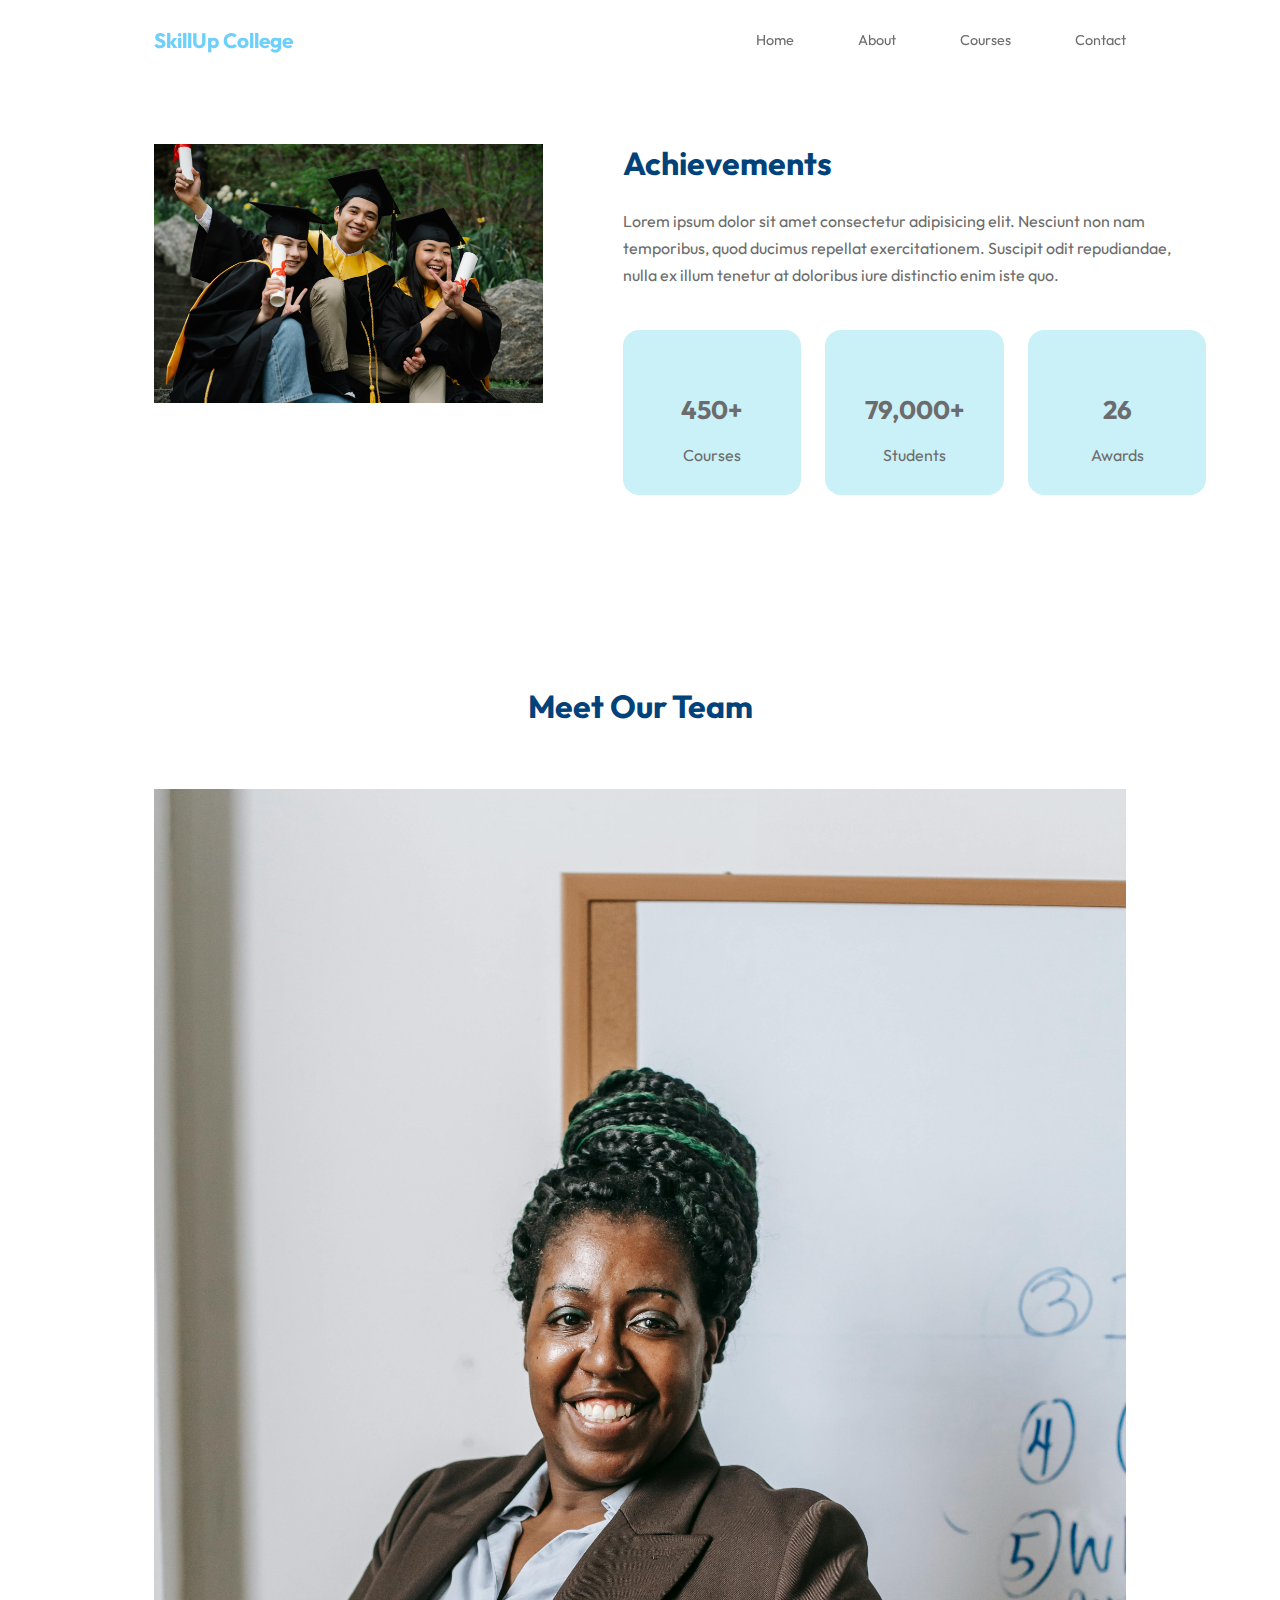
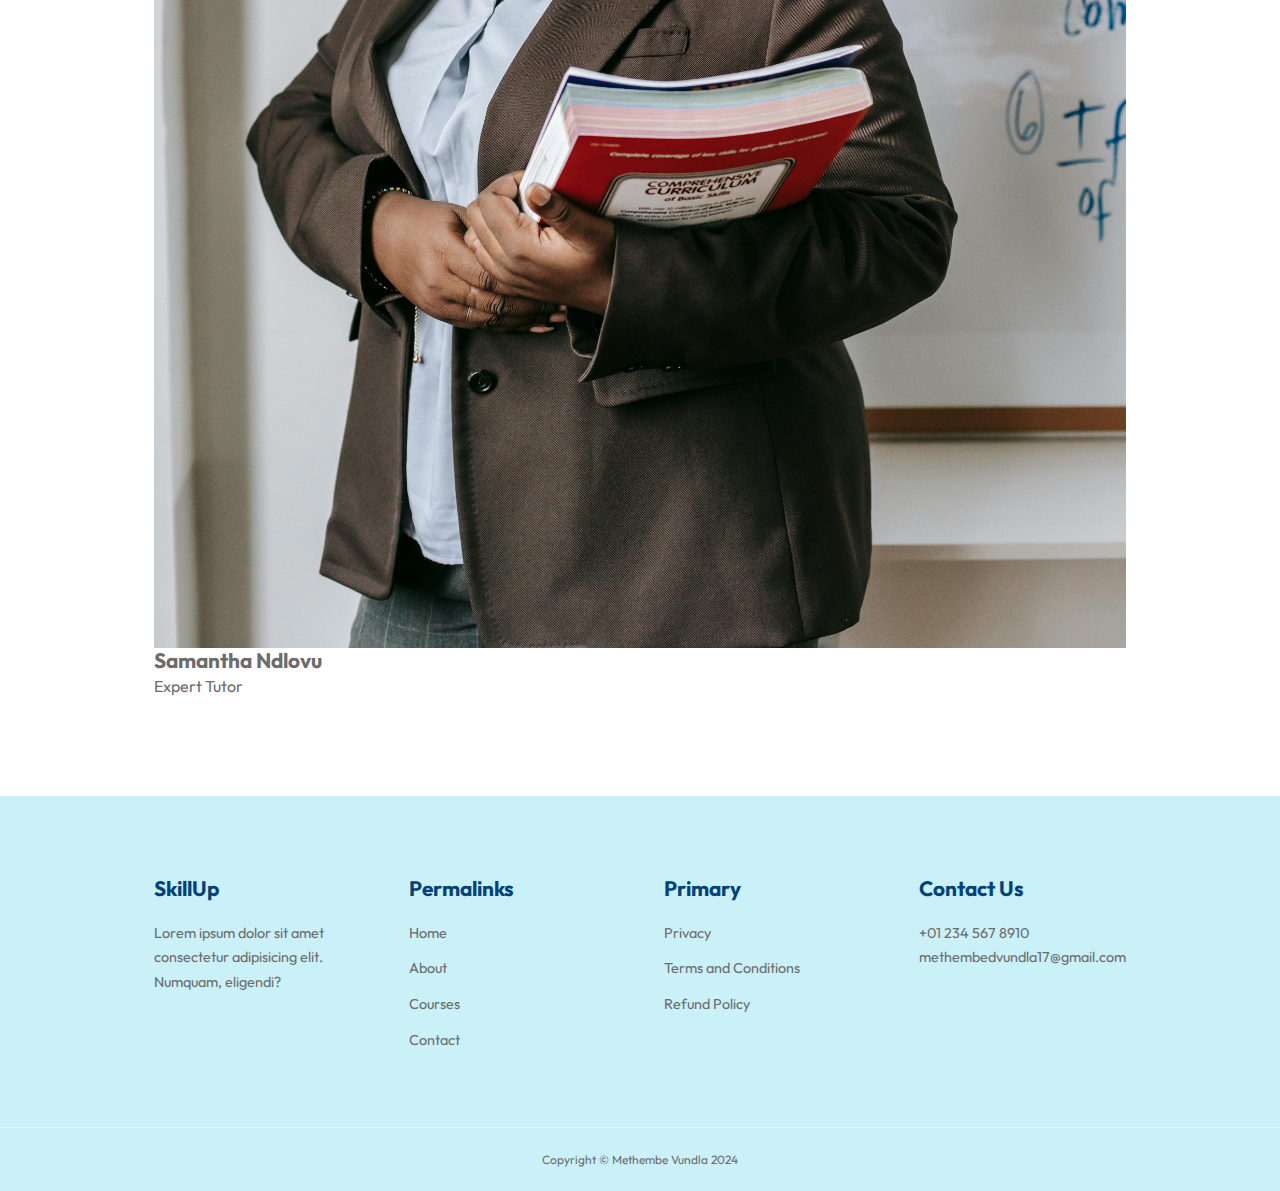
==== education_website/about.html @ 8c094da0 "education website" ====
<!DOCTYPE html>
<html lang="en">
<head>
    <meta charset="UTF-8">
    <meta name="viewport" content="width=device-width, initial-scale=1.0">
    <title>SkillUp College</title>

    <link rel="stylesheet" href="./css/style.css"/>
    <link rel="stylesheet" href="./css/about.css"/>

    <!--Icon Scout CDN-->
    <link rel="stylesheet" href="https://unicons.iconscout.com/release/v4.0.8/css/line.css">

    <!--Google Fonts-->

    <link rel="preconnect" href="https://fonts.googleapis.com">
    <link rel="preconnect" href="https://fonts.gstatic.com" crossorigin>
    <link href="https://fonts.googleapis.com/css2?family=Nunito+Sans:opsz,wght@6..12,200&family=Outfit:wght@100..900&display=swap" rel="stylesheet">

</head>
<body>
    <nav>
        <div class="container nav__container">
            <a href="index.html"><h4 id="logo">SkillUp College</h4></a>
            <ul class="nav__menu">
                <li><a href="index.html">Home</a></li>
                <li><a href="about.html">About</a></li>
                <li><a href="courses.html">Courses</a></li>
                <li><a href="contact.html">Contact</a></li>
            </ul>
            <button id="open-menu-btn"><i class="uil uil-bars"></i></button>
            <button id="close-menu-btn"><i class="uil uil-multiply"></i></button>
        </div>
    </nav>
    <!--==================End of NAVBAR========================-->





    <section class="about__achievements">
        <div class="container about__achievements-container">
            <div class="about__achievements-left">
                <img src="./images/about__achievements.jpg" alt="about__achievements">
            </div>

            <div class="about__achievements-right">
                <h1>Achievements</h1>
                <p>Lorem ipsum dolor sit amet consectetur adipisicing elit. Nesciunt non nam temporibus, quod ducimus repellat exercitationem. Suscipit odit repudiandae, nulla ex illum tenetur at doloribus iure distinctio enim iste quo.</p>
                <div class="achievements__cards">
                    <article class="achievement__card">
                        <span class="achievement__icon">
                            <i class="uil uil-video"></i>
                        </span>
                        <h3>450+</h3>
                        <p>Courses</p>
                    </article>

                    <article class="achievement__card">
                        <span class="achievement__icon">
                            <i class="uil uil-users-alt"></i>
                        </span>
                        <h3>79,000+</h3>
                        <p>Students</p>
                    </article>

                    <article class="achievement__card">
                        <span class="achievement__icon">
                            <i class="uil uil-trophy"></i>
                        </span>
                        <h3>26</h3>
                        <p>Awards</p>
                    </article>

                </div>
            </div>
            
        </div>
    </section>
    <!--==================End of Achievements ========================-->

    <section class="team">
        <h2>Meet Our Team</h2>
        <div class="container team__container">
            <article class="team__member">
                <div class="team__member-image">
                    <img src="./images/team1.jpg" alt="team member">
                </div>
                <div class="team__member-info">
                    <h4>Samantha Ndlovu</h4>
                    <p>Expert Tutor</p>
                </div>
                <div class="team__member-socials">
                    <a href="https://instagram.com"></a>
                </div>
            </article>
        </div>
    </section>







    <footer>
        <div class="container footer__container">
            <div class="footer__1">
                <a href="index.html" class="footer__logo"><h4>SkillUp</h4></a>
                <p>Lorem ipsum dolor sit amet consectetur adipisicing elit. Numquam, eligendi?</p>
            </div>

            <div class="footer__2">
                <h4>Permalinks</h4>
                <ul>
                    <li><a href="index.html">Home</a></li>
                    <li><a href="about.html">About</a></li>
                    <li><a href="courses.html">Courses</a></li>
                    <li><a href="contact.html">Contact</a></li>
                </ul>
            </div>

            <div class="footer__3">
                <h4>Primary</h4>
                <ul>
                    <li><a href="#">Privacy</a></li>
                    <li><a href="#">Terms and Conditions</a></li>
                    <li><a href="#">Refund Policy</a></li>
                </ul>
            </div>

            <div class="footer__4">
                <h4>Contact Us</h4>
                <div>
                    <p>+01 234 567 8910</p>
                    <p>methembedvundla17@gmail.com</p>
                    <ul class="footer__socials">
                        <li>
                            <a href="#" class="uil uil-facebook-f"></a>
                        </li>
                        <li>
                            <a href="#" class="uil uil-instagram-alt"></a>
                        </li>
                        <li>
                            <a href="#" class="uil uil-twitter"></a>
                        </li>
                        <li>
                            <a href="#" class="uil uil-linkedin-alt"></a>
                        </li>
                    </ul>
                </div>
            </div>
        </div>
        <div class="footer__copyright">
            <small>Copyright © Methembe Vundla 2024</small>
        </div>
    </footer>

    <script src="./main.js"></script>

</body>
</html>
---- education_website/css/style.css ----
* {
    margin: 0;
    padding: 0;
    border: 0;
    outline: 0;
    text-decoration: none;
    list-style: none;
    box-sizing: none;
}

:root {
    --color-primary: #01427a;
    --color-success: #01b3ef;
    --color-body-lighter: #caf0f8;
    --color-body-darker: #90e0ef;
    --color-danger: #e14177;
    --color-danger-hover: #b81d24;
    --color-body: #6c6c6c;
    --color-black: #0c0c0d;
    --color-white: #fff;
    --color-secondary: #6dcffb;
    --color-bg: #ffd691;
    --color-bg2: #EBF2F5;

    --container-width-lg: 76%;
    --container-width-md: 90%;
    --container-width-sm: 94%;

    --transition: all 400ms ease;
}

body {
    font-family: "Outfit", sans-serif;
    line-height: 1.7;
    color: var(--color-body);
    background: var(--color-white);
}

.container {
    width: var(--container-width-lg);
    margin: 0 auto;
}

section {
    padding: 6rem 0;
}

section h2 {
    text-align: center;
    margin-bottom: 4rem;
}

h1,
h2,
h3,
h4,
h5 {
    line-height: 1.2;
}

h2 {
    font-size: 2rem;
}

h3 {
    font-size: 1.6rem;
}

h4 {
    font-size: 1.3rem;
}

a {
    color: var(--color-body);
}

img {
    width: 100%;
    display: block;
    object-fit: cover;
}

.btn {
    display: inline-block;
    background: var(--color-primary);
    color: var(--color-white);
    padding: 1rem 2rem;
    border: 1px solid transparent;
    font-weight: 500;
    transition: var(--transition);
}

.btn:hover {
    background: transparent;
    color: var(--color-danger-hover);
}

.btn-primary {
    background: var(--color-danger);
    color: var(--color-white);
}

a {
    color: var(--color-primary);
}

/*====================== Navbar =========================*/
#logo {
    color: #6dcffb;
}
nav {
    background: transparent;
    width: 100vw;
    height: 5rem;
    position: fixed;
    top: 0;
    z-index: 11;
}

/* Change navbar styles on scroll using Javascript */
.window-scroll {
    background: var(--color-white);
    box-shadow: 0 1rem 1rem rgba(0, 0, 0, 0.2);
}

.nav__container {
    height: 100%;
    display: flex;
    justify-content: space-between;
    align-items: center;
}

nav button {
    display: none;
}

.nav__menu {
    display: flex;
    align-items: center;
    gap: 4rem;
}

.nav__menu a {
    font-size: 0.9rem;
    transition: var(--transition);
}

.nav__menu a:hover {
    color: var(--color-danger);
}


/*====================== HEADER =========================*/
header {
    position: relative;
    top: 5rem;
    overflow: hidden;
    height: 70vh;
    margin-bottom: 5rem;
}

.header__container {
    display: grid;
    grid-template-columns: 1fr 1fr;
    align-items: center;
    gap: 5rem;
    height: 100%;
}

.header__left p {
    margin: 1rem 0 2.4rem;
}


/*================================ CATEGORIES ===============================================*/
.categories {
    background: var(--color-body-lighter);
    height: 29rem;
}

.categories h1 {
    line-height: 1;
    margin-bottom: 3rem;
    color: var(--color-primary);
}

.categories__container {
    align-items: center;
    display: grid;
    grid-template-columns: 40% 60%;
}

.categories__left p {
    margin: 1rem 0 3rem;
}

.categories__left {
    margin-right: 4rem;
}

.categories__right {
    display: grid;
    grid-template-columns: repeat(3, 1fr);
    gap: 1.2rem;
}

.category {
    background: var(--color-white);
    padding: 2rem;
    border-radius: 2rem;
    transition: var(--transition);
}

.category:hover {
    background: var(--color-secondary);
    z-index: 1;
}

.category:nth-child(2) .category__icon {
    background: #90edef;
}

.category:nth-child(3) .category__icon {
    background: var(--color-bg);
}

.category:nth-child(4) .category__icon {
    background: #48c97e;
}

.category:nth-child(5) .category__icon {
    background: #fca311;
}

.category__icon {
    color: var(--color-primary);
    background: #b8e2f4;
    padding: 0.7rem;
    border-radius: 0.9rem;
}

.category h5 {
    margin: 2rem 0 1rem;
}

.category p {
    font-size: 0.85rem;
}


/*================================ Popular Courses ===============================================*/
.courses {
    margin-top: 10rem;
}

.courses__container {
    display: grid;
    grid-template-columns: repeat(3, 1fr);
    gap: 2rem;
}

.course {
    background: var(--color-body-lighter);
    text-align: center;
    border: 1px solid transparent;
    transition: var(--transition);
}

.course:hover {
    background: var(--color-body-darker);
    border-color: var(--color-body-lighter);
}

.course__Info {
    padding: 2rem;
}

.course__Info p {
    margin: 1.2rem 0 2rem;
    font-size: 0.9rem;
}

.courses h4, h2 {
    color: var(--color-primary);
}


/*================================ FAQs ===============================================*/
.faqs {
    background: var(--color-bg2);
    /* box-shadow: inset 0 0 3rem var(--color-primary); */
}

.faqs__container {
    display: grid;
    grid-template-columns: 1fr 1fr;
    gap: 1rem;
}

.faq {
    padding: 2rem;
    display: flex;
    align-items: center;
    gap: 1.4rem;
    background: var(--color-body-lighter);
    height: fit-content;
    cursor: pointer;
}

.faq h4 {
    font-size: 1rem;
}

.faq__icon {
    align-self: flex-start;
    font-size: 1.2rem;
}

.faq p {
    margin-top: 0.8rem;
    display: none;
}

.faq.open p {
    display: block;
}


/*================================ Testimonials ===============================================*/
.testimonials__container {
    overflow-x: hidden;
    position: relative;
    margin-bottom: 5rem;
}

.testimonial {
    padding-top: 2rem;
}

.avatar img {
    width: 6rem;
    height: 6rem;
    border-radius: 50%;
    overflow: hidden;
    margin: 0 auto 1rem;
    border: 1rem solid var(--color-bg2);
}

.testimonial__info {
    text-align: center;
}

.testimonial__body {
    background: var(--color-bg2);
    padding: 2rem; 
    margin-top: 3rem;
    position: relative;
}

.testimonial__body::before {
    content: "";
    display: block;
    background: linear-gradient(135deg, transparent, var(--color-bg2), var(--color-bg2));
    width: 3rem;
    height: 3rem;
    position: absolute;
    left: 50%;
    top: -1.5rem;
    transform: rotate(45deg);
}

footer {
    background: var(--color-body-lighter);
    padding-top: 5rem;
    font-size: 0.9rem;
}

.footer__container {
    display: grid;
    grid-template-columns: repeat(4, 1fr);
    gap: 5rem;
}

.footer__container > div h4 {
    margin-bottom: 1.2rem;
}

.footer__1 p {
    margin: 1rem 0 2rem;
}

footer ul li {
    margin-bottom: 0.7rem;
}

footer ul li a:hover {
    text-decoration: underline;
}

.footer__socials {
    display: flex;
    gap: 1rem;
    font-size: 1.2rem;
    margin-top: 2rem;
}

.footer__copyright {
    text-align: center;
    margin-top: 4rem;
    padding: 1.2rem 0;
    border-top: 1px solid var(--color-bg2);
}

footer h4 {
    color: var(--color-primary);
}

footer p, li, a {
    color: var(--color-body);
}


/*=============================== MEDIA QUERIES ================================================*/
@media screen and (max-width: 1024px){
    .container {
        width: var(--container-width-md);
    }

    h1 {
        font-size: 2.2rem;
    }

    h2 {
        font-size: 1.7rem;
    }

    h3 {
        font-size: 1.4rem;
    }

    h4 {
        font-size: 1.2rem;
    }

    /*=========================================NAVBAR=============================================*/
    nav button {
        display: inline-block;
        background: transparent;
        font-size: 1.8rem;
        color: var(--color-body);
        cursor: pointer;
    }

    nav button#close-menu-btn {
        display: none;
    }

    .nav__menu {
        position: fixed;
        top: 5rem;
        right: 5%;
        height: fit-content;
        width: 10rem;
        flex-direction: column;
        gap: 0;
        display: none;
    }

    .nav__menu li {
        width: 100%;
        height: 5.8rem;
        animation: animateNavItems 400ms linear forwards;
        transform-origin: top right;
        opacity: 0;
    }

    .nav__menu li:nth-child(2) {
        animation-delay: 200ms;
    }

    .nav__menu li:nth-child(3) {
        animation-delay: 400ms;
    }

    .nav__menu li:nth-child(4) {
        animation-delay: 600ms;
    }

    @keyframes animateNavItems {
        0% {
            transform: rotateZ(-90deg) rotateX(90deg) scale(0.1);
        }
        100% {
            transform: rotateZ(0) rotateX(0) scale(1);
            opacity: 1;
        }
    }

    .nav__menu li a {
        background: var(--color-body-lighter);
        box-shadow: -4rem 6rem 10rem rgba(0, 0, 0, 0.6);
        width: 100%;
        height: 100%;
        display: grid;
        place-items: center;
    }

    .nav__menu li a:hover {
        background: var(--color-secondary);
        color: var(--color-bg2);
    }


    /*============================================= HEADER ==================================================*/
    header {
        height: 52vh;
        margin-bottom: 4rem;
    }

    .header__container {
        gap: 1rem;
        padding-bottom: 3rem;
    }

    /*============================================= CATEGORIES ==================================================*/
    .categories {
        height: auto;
    }

    .categories__container {
        grid-template-columns: 1fr;
        gap: 3rem;
    }

    .categories__left {
        margin-right: 0;
    }

    /*============================================= POPULAR COURSES ==================================================*/
    .courses {
        margin-top: 0;
    }

    .courses__container {
        grid-template-columns: 1fr 1fr;
    }

    /*============================================= FAQs ==================================================*/
    .faqs__container {
        grid-template-columns: 1fr;
    }

    .faq {
        padding: 1.5rem;
    }

    /*============================================= FOOTER ==================================================*/
    .footer__container{
        grid-template-columns: 1fr 1fr;
    }
    
}






/*============================================= MEDIA QUERIES (PHONES) ==================================================*/
@media screen and (max-width: 600px) {
    .container {
        width: var(--container-width-sm);
    }

    /*============================================= NAVBAR ==================================================*/
    .nav__menu {
        right: 3%;
    }

    /*============================================= HEADER ==================================================*/
    header {
        height: 100vh;
    }

    .header__container {
        grid-template-columns: 1fr;
        text-align: center;
        margin-top: 0;
    }

    .header__left {
        margin-bottom: 1.3rem;
    }

    /*============================================= CATEGORIES ==================================================*/
    .categories__right {
        grid-template-columns: 1fr 1fr;
        gap: 0.7rem;
    }

    .category {
        padding: 1rem;
        border-radius: 1rem;
    }

    .category__icon {
        margin-top: 4px;
        display: inline-block;
    }

    /*============================================= POPULAR COURSES ==================================================*/
    .courses__container {
        grid-template-columns: 1fr;
    }

    /*============================================= TESTIMONIALS ==================================================*/
    .testimonial__body {
        padding: 1.2rem;
    }

    /*============================================= FOOTER ==================================================*/
    .footer__container {
        grid-template-columns: 1fr;
        text-align: center;
        gap: 2rem;
    }

    .footer__1 p {
        margin: 1rem auto;
    }

    .footer__socials {
        justify-content: center;
    }
}
---- education_website/css/about.css ----
/*============================================= ACHIEVEMENTS ==================================================*/
.about__achievements {
    margin-top: 3rem;
}

.about__achievements-container {
    display: grid;
    grid-template-columns: 40% 60%;
    gap: 5rem;
}

.about__achievements-right > p {
    margin: 1.6rem 0 2.5rem;
}

.achievements__cards {
    display: grid;
    grid-template-columns: repeat(3, 1fr);
    gap: 1.5rem;
}

.achievement__card {
    background: var(--color-body-lighter);
    padding: 1.6rem;
    border-radius: 1rem;
    text-align: center;
}

.achievement__card:hover {
    background: var(--color-body-darker);
    box-shadow: 0 3rem 3rem rgba(0, 0, 0, 0.3);
    transition: var(--transition);
}

.achievement__icon {
    background: var(--color-danger);
    border-radius: 1rem;
    display: inline-block;
    margin-bottom: 2rem;
    font-size: 2rem;
}

.achievement__card:nth-child(2) .achievement__icon {
    background: #48c97e;
}

.achievement__card:nth-child(3) .achievement__icon {
    background: #fca311;
}

.achievement__card p {
    margin-top: 1rem;
}

.about__achievements h1 {
    color: var(--color-primary)
}
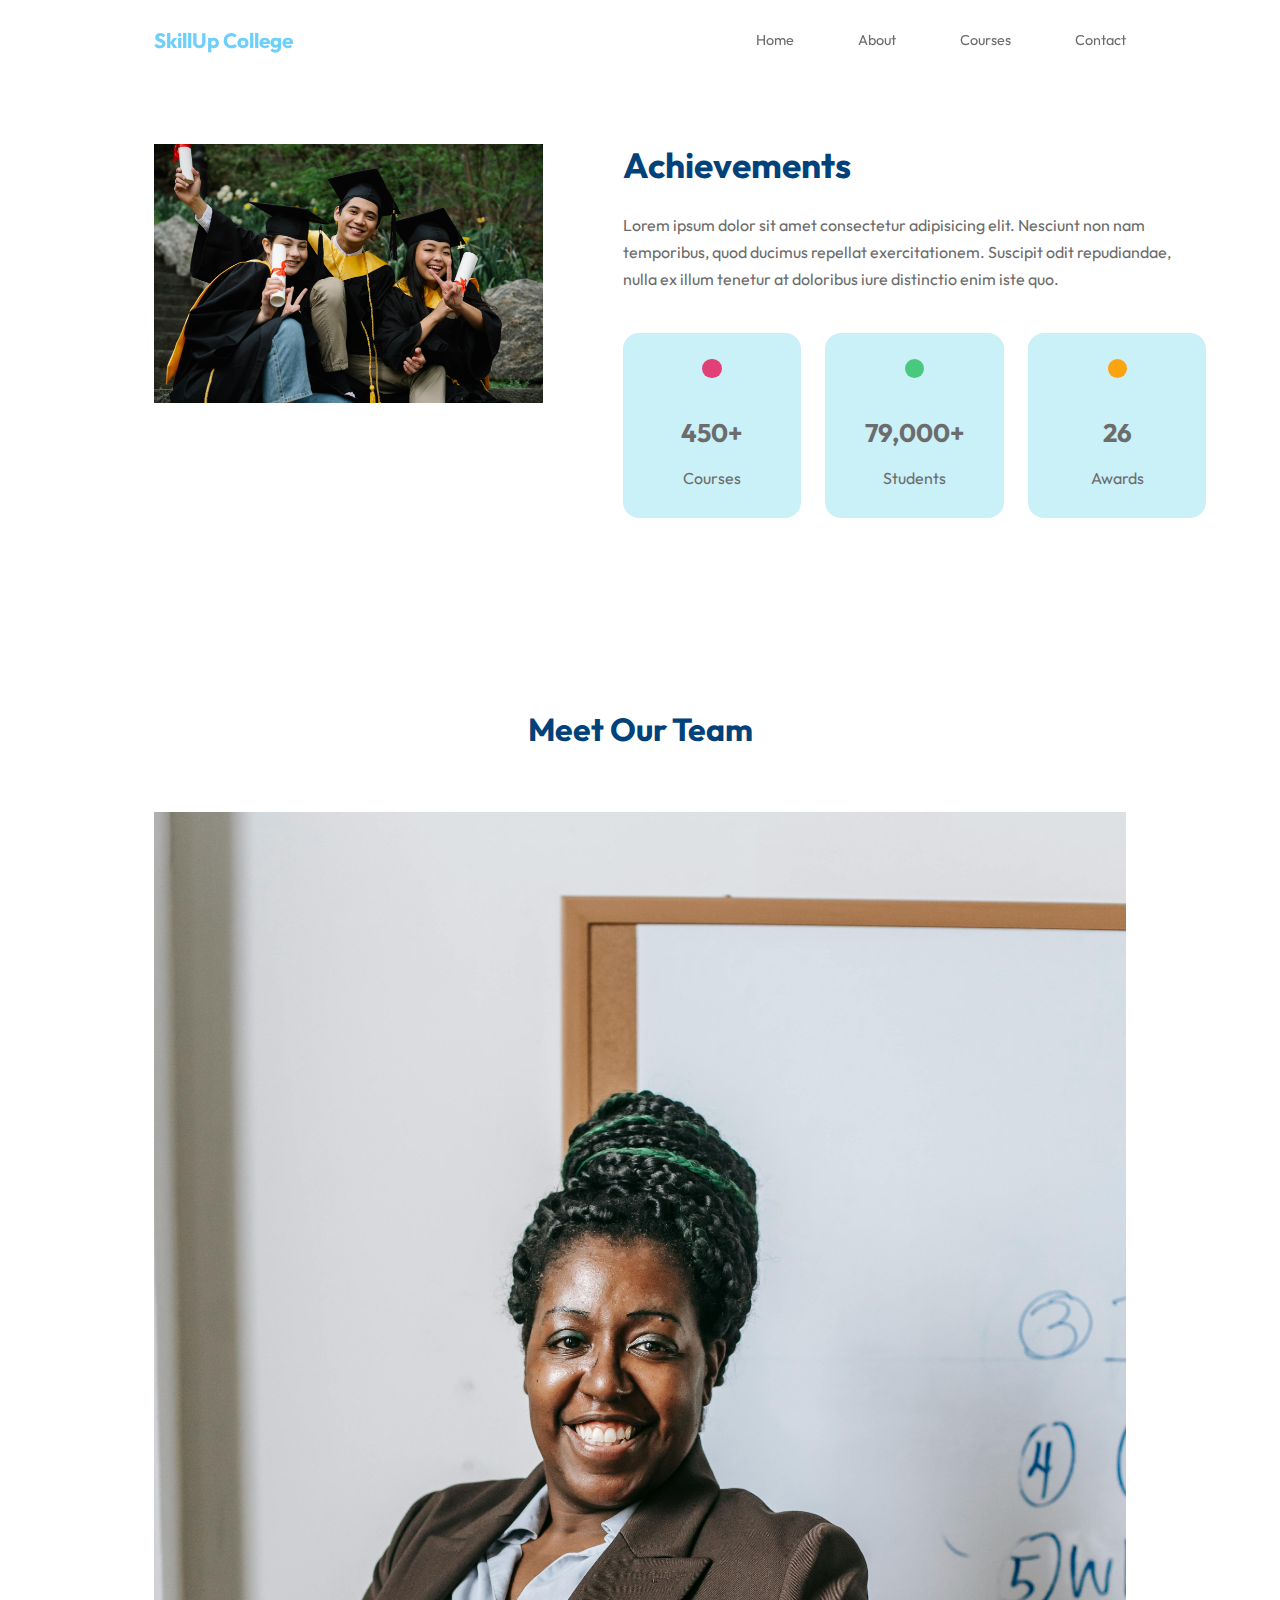
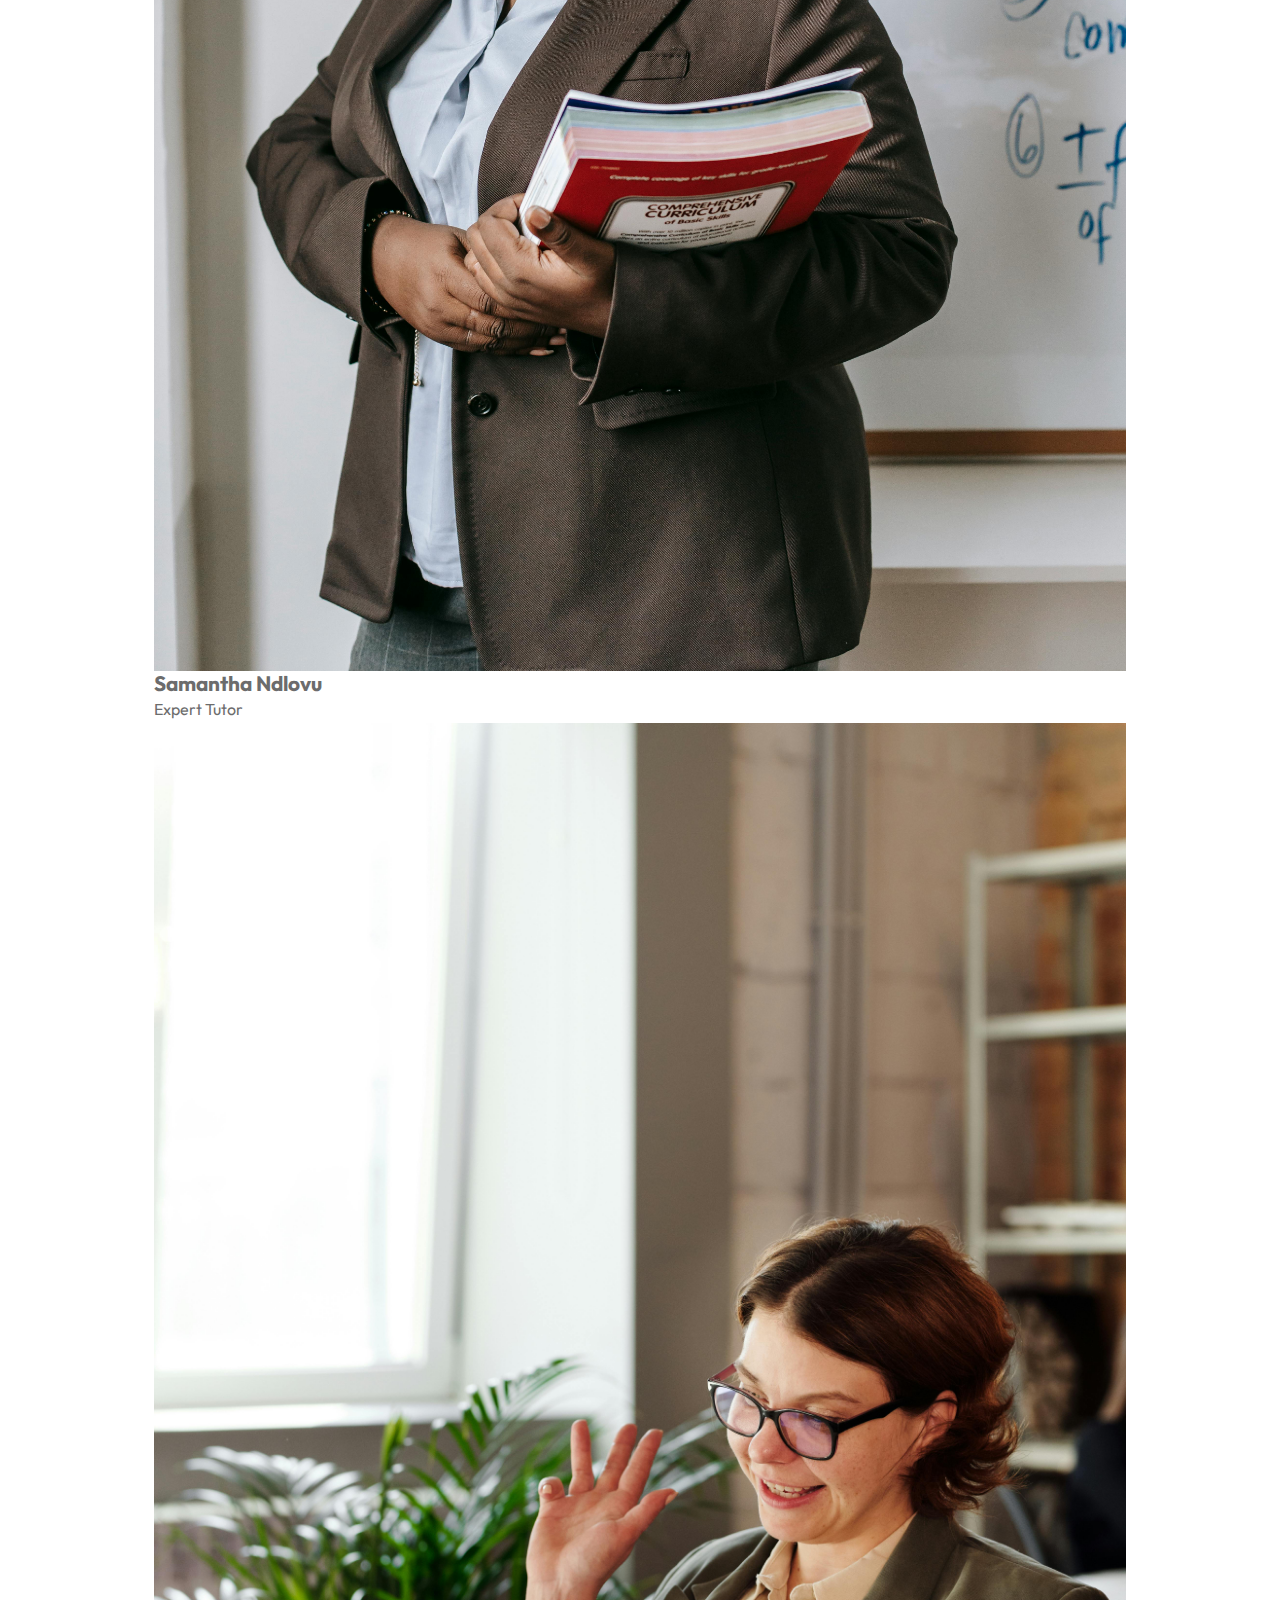
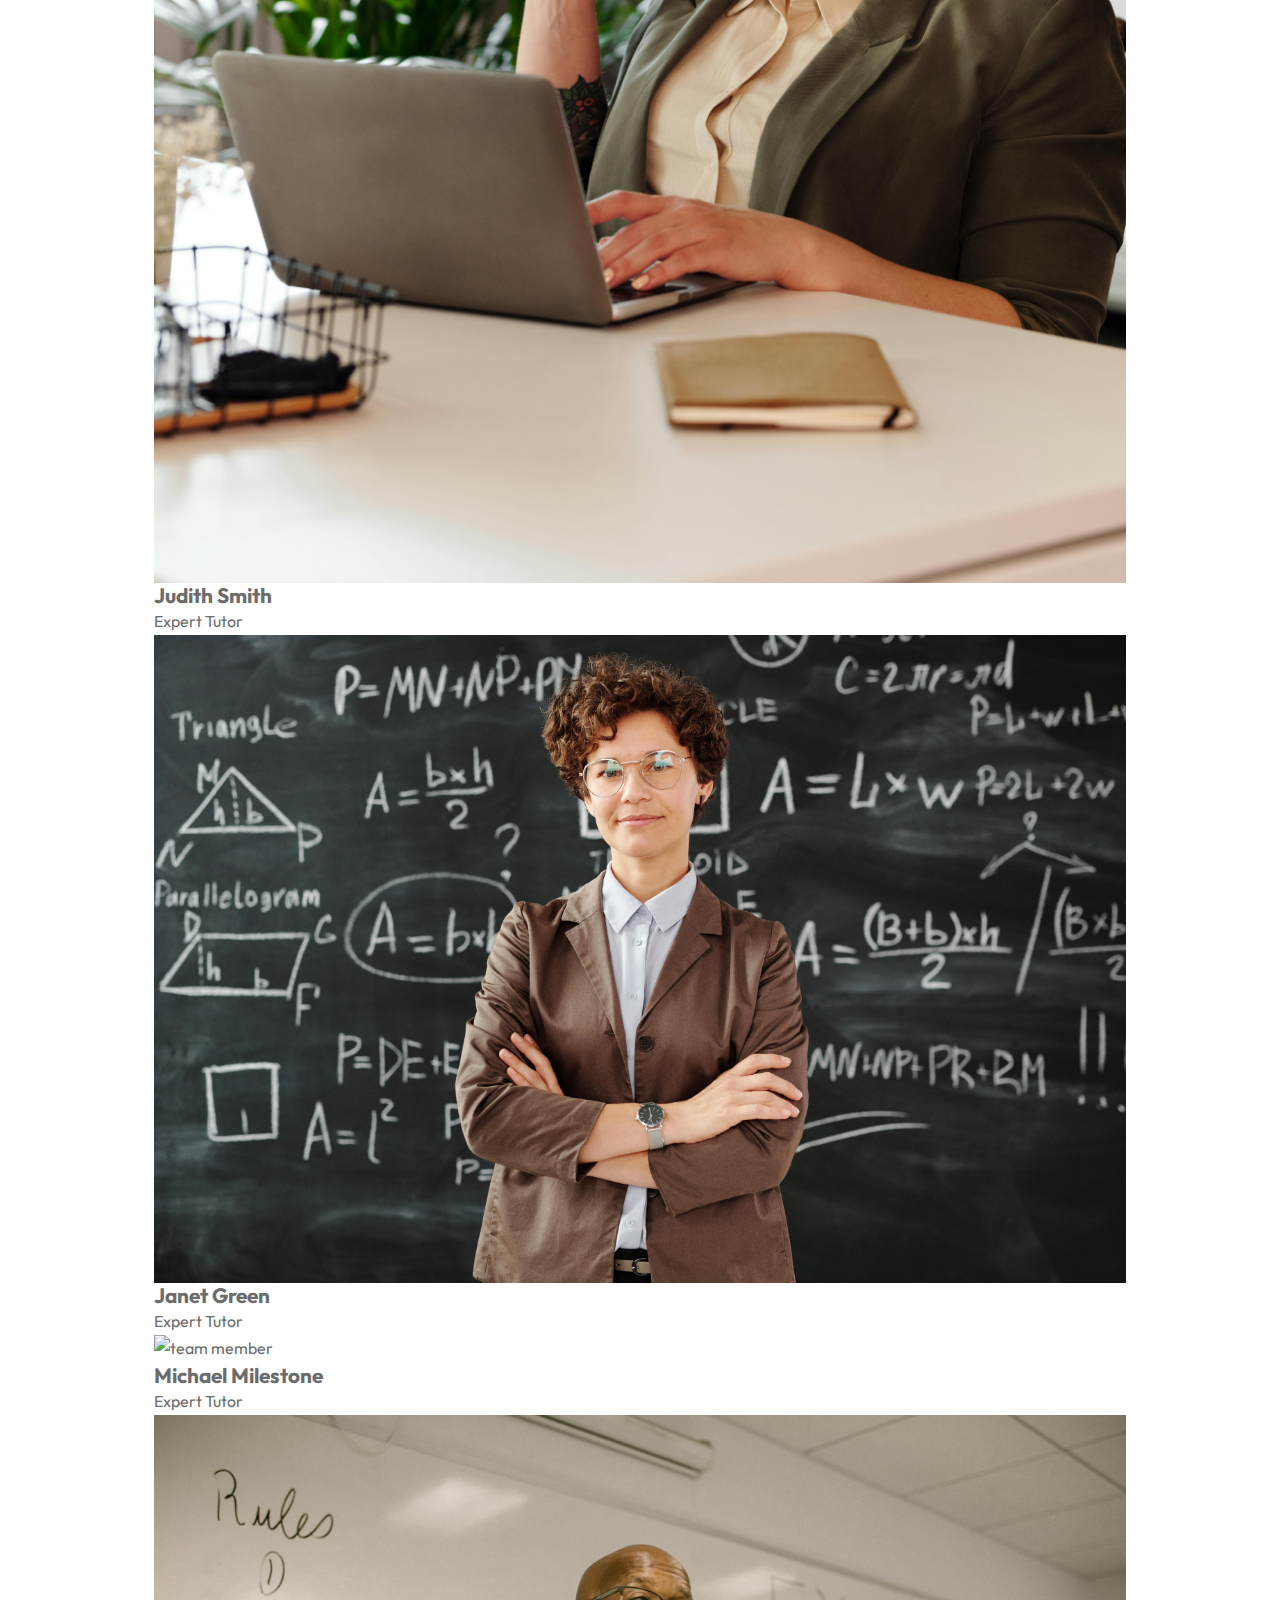
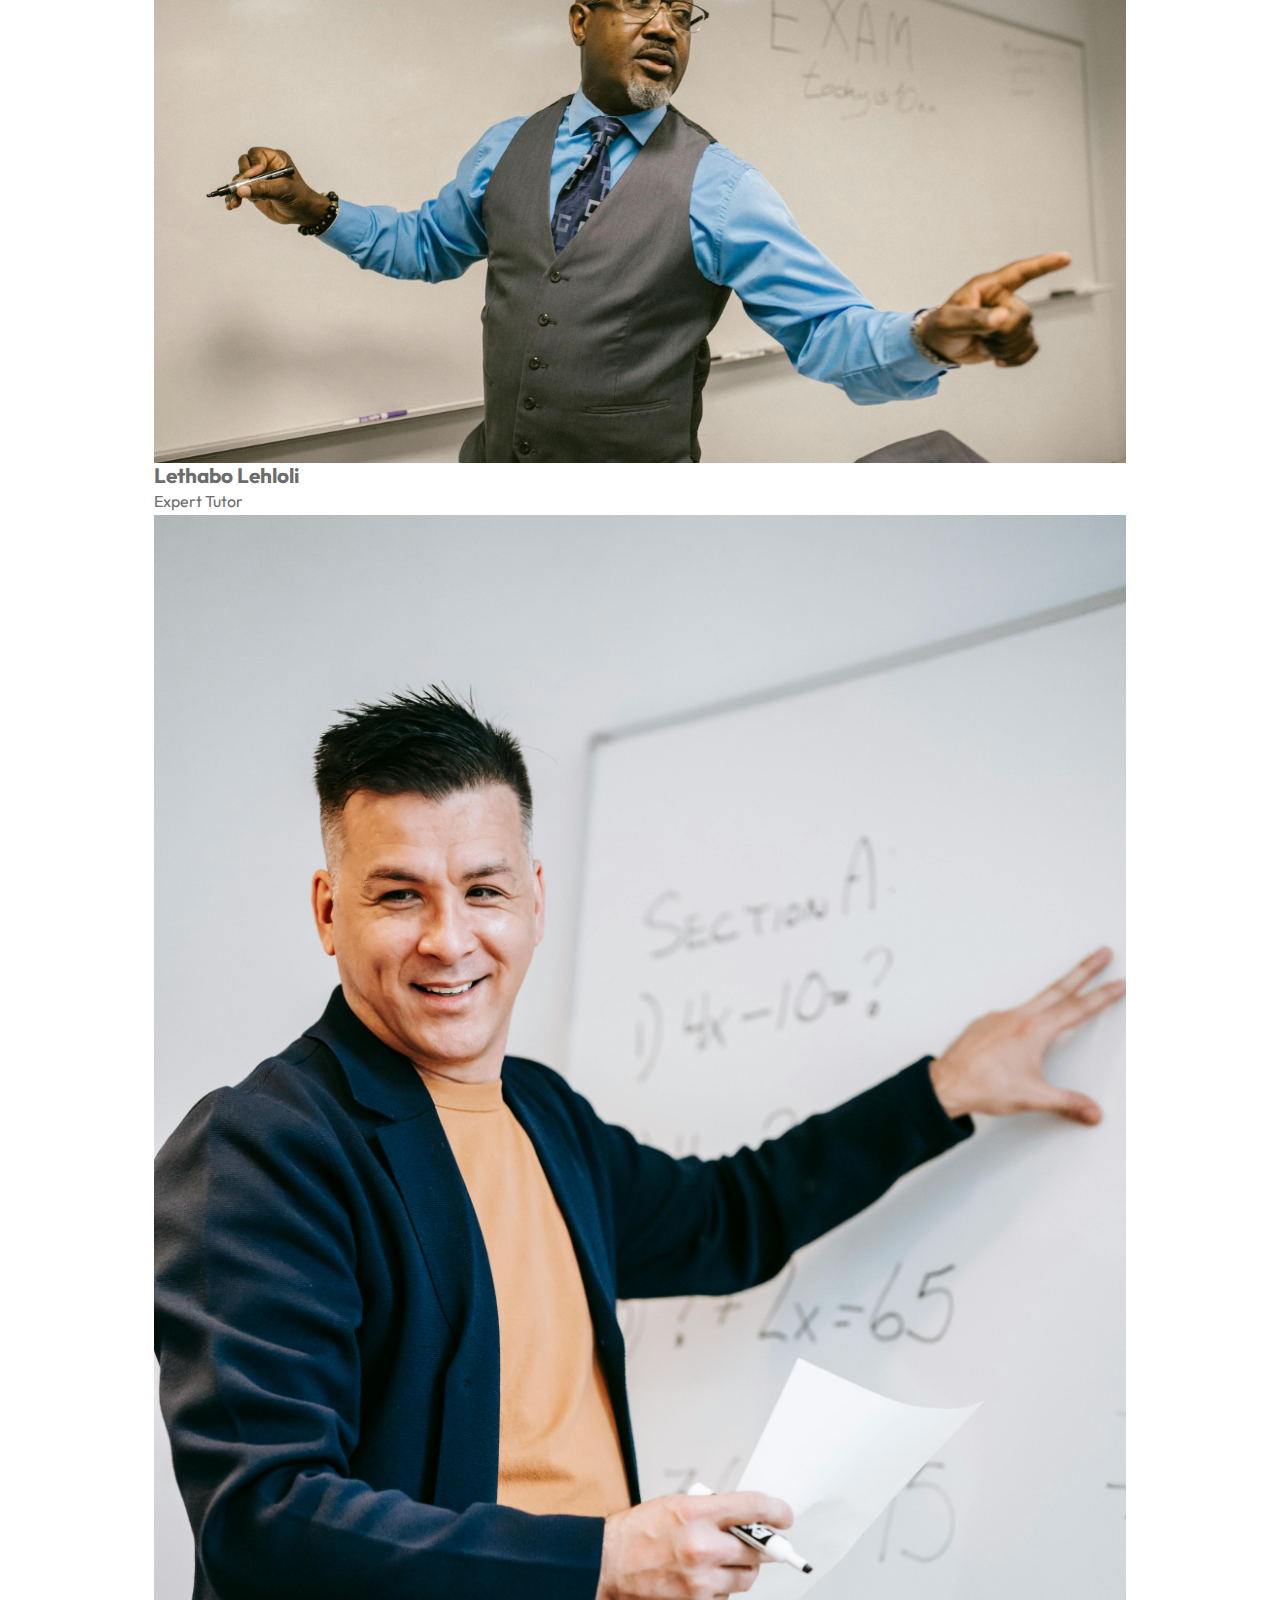
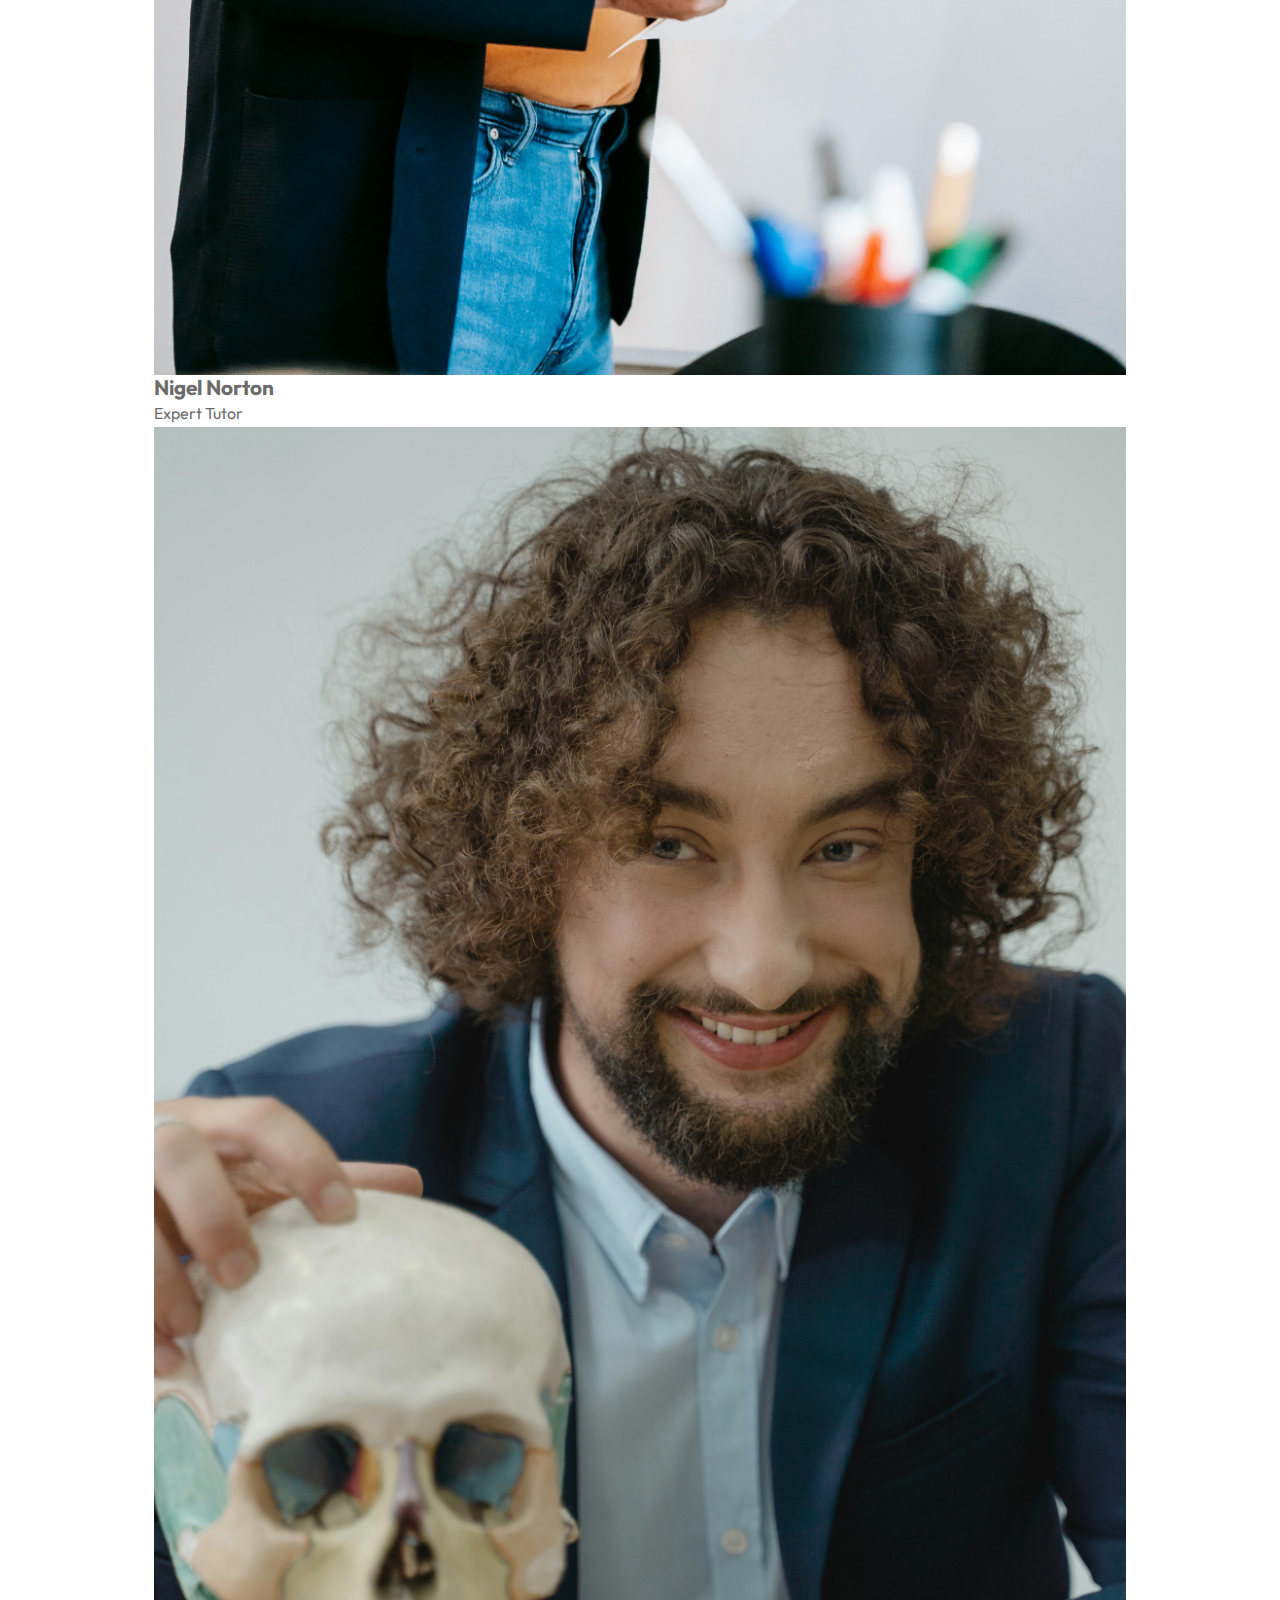
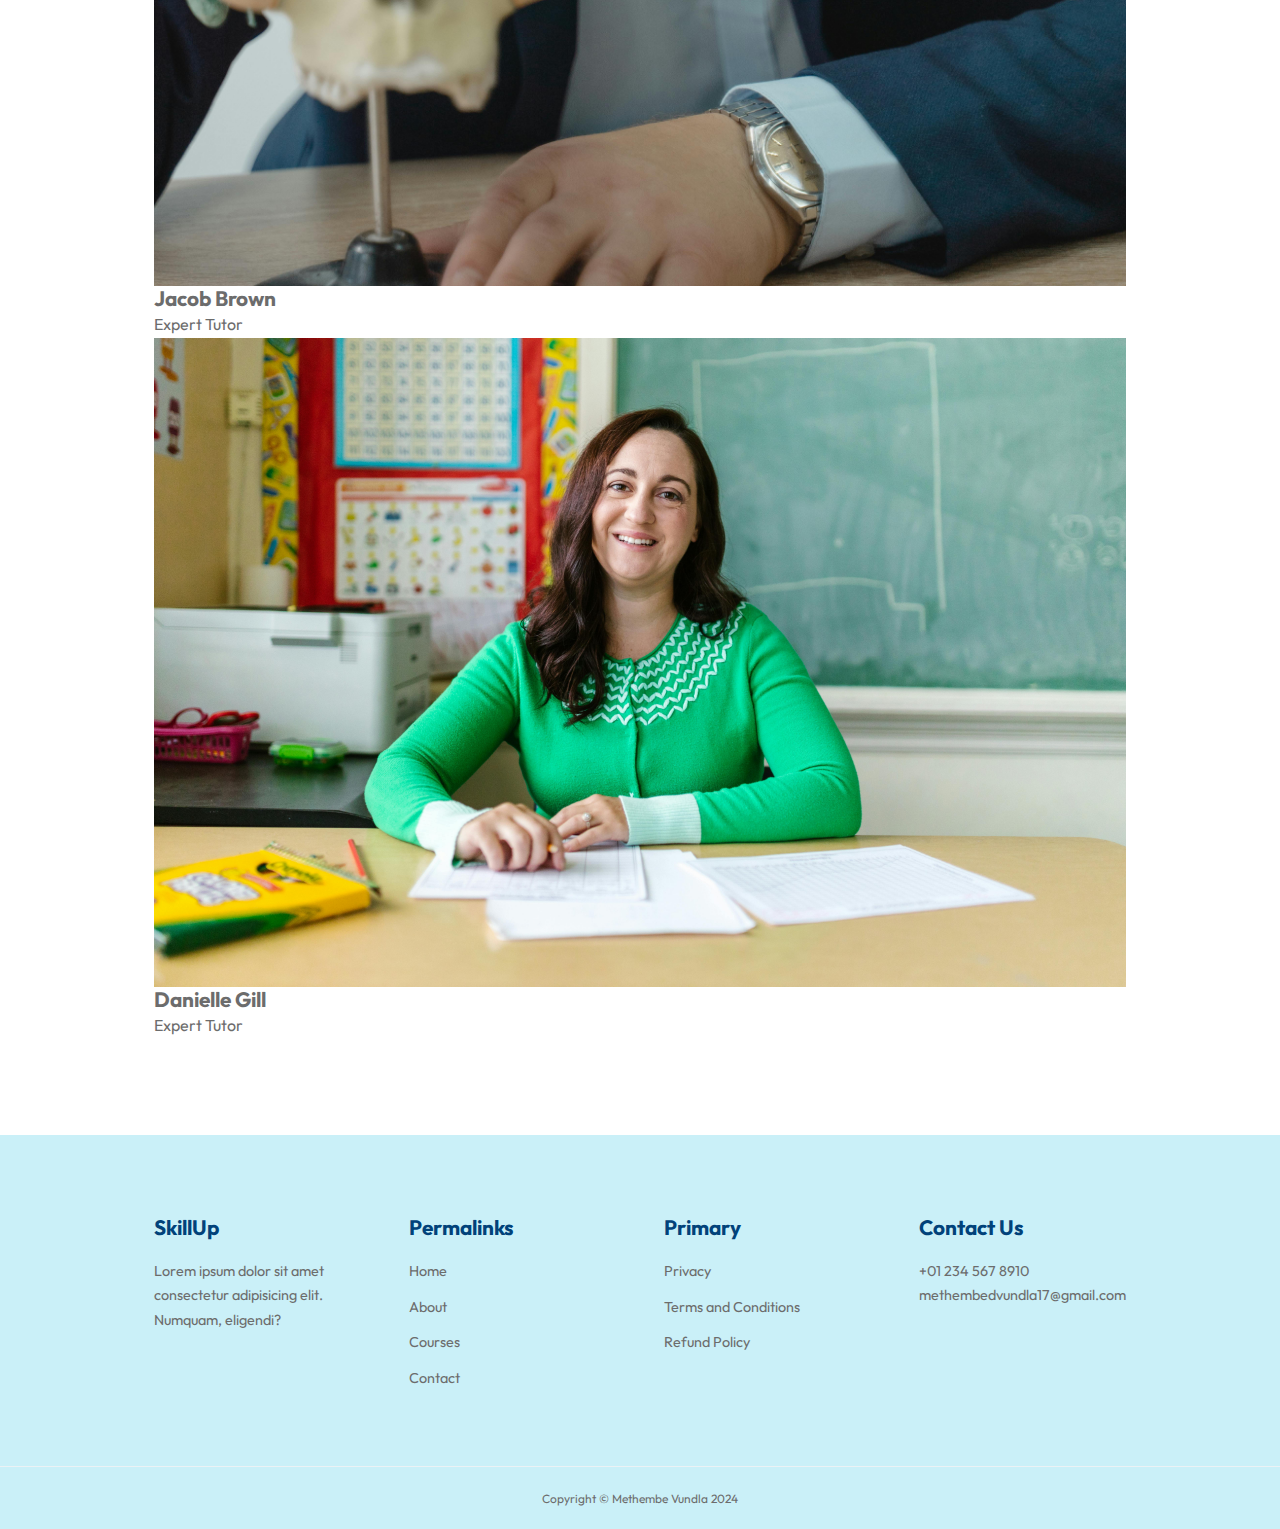
==== commit 72c9ef09: "About page" ====
--- a/education_website/about.html
+++ b/education_website/about.html
@@ -91,7 +91,114 @@
                     <p>Expert Tutor</p>
                 </div>
                 <div class="team__member-socials">
-                    <a href="https://instagram.com"></a>
+                    <a href="https://instagram.com" target="_blank"><i class="uil uil-instagram" ></i></a>
+                    <a href="https://twitter.com/methembe_vundla" target="_blank"><i class="uil uil-twitter-alt"></i> </a>
+                    <a href="https://www.linkedin.com/in/methembe-vundla/" target="_blank"><i class="uil uil-linkedin-alt"></i></a>
+                </div>
+            </article>
+
+            <article class="team__member">
+                <div class="team__member-image">
+                    <img src="./images/team2.jpg" alt="team member">
+                </div>
+                <div class="team__member-info">
+                    <h4>Judith Smith</h4>
+                    <p>Expert Tutor</p>
+                </div>
+                <div class="team__member-socials">
+                    <a href="https://instagram.com" target="_blank"><i class="uil uil-instagram" ></i></a>
+                    <a href="https://twitter.com/methembe_vundla" target="_blank"><i class="uil uil-twitter-alt"></i> </a>
+                    <a href="https://www.linkedin.com/in/methembe-vundla/" target="_blank"><i class="uil uil-linkedin-alt"></i></a>
+                </div>
+            </article>
+
+            <article class="team__member">
+                <div class="team__member-image">
+                    <img src="./images/team3.jpg" alt="team member">
+                </div>
+                <div class="team__member-info">
+                    <h4>Janet Green</h4>
+                    <p>Expert Tutor</p>
+                </div>
+                <div class="team__member-socials">
+                    <a href="https://instagram.com" target="_blank"><i class="uil uil-instagram" ></i></a>
+                    <a href="https://twitter.com/methembe_vundla" target="_blank"><i class="uil uil-twitter-alt"></i> </a>
+                    <a href="https://www.linkedin.com/in/methembe-vundla/" target="_blank"><i class="uil uil-linkedin-alt"></i></a>
+                </div>
+            </article>
+
+            <article class="team__member">
+                <div class="team__member-image">
+                    <img src="./images/team4.jpg" alt="team member">
+                </div>
+                <div class="team__member-info">
+                    <h4>Michael Milestone</h4>
+                    <p>Expert Tutor</p>
+                </div>
+                <div class="team__member-socials">
+                    <a href="https://instagram.com" target="_blank"><i class="uil uil-instagram" ></i></a>
+                    <a href="https://twitter.com/methembe_vundla" target="_blank"><i class="uil uil-twitter-alt"></i> </a>
+                    <a href="https://www.linkedin.com/in/methembe-vundla/" target="_blank"><i class="uil uil-linkedin-alt"></i></a>
+                </div>
+            </article>
+
+            <article class="team__member">
+                <div class="team__member-image">
+                    <img src="./images/team5.jpg" alt="team member">
+                </div>
+                <div class="team__member-info">
+                    <h4>Lethabo Lehloli</h4>
+                    <p>Expert Tutor</p>
+                </div>
+                <div class="team__member-socials">
+                    <a href="https://instagram.com" target="_blank"><i class="uil uil-instagram" ></i></a>
+                    <a href="https://twitter.com/methembe_vundla" target="_blank"><i class="uil uil-twitter-alt"></i> </a>
+                    <a href="https://www.linkedin.com/in/methembe-vundla/" target="_blank"><i class="uil uil-linkedin-alt"></i></a>
+                </div>
+            </article>
+
+            <article class="team__member">
+                <div class="team__member-image">
+                    <img src="./images/team6.jpg" alt="team member">
+                </div>
+                <div class="team__member-info">
+                    <h4>Nigel Norton</h4>
+                    <p>Expert Tutor</p>
+                </div>
+                <div class="team__member-socials">
+                    <a href="https://instagram.com" target="_blank"><i class="uil uil-instagram" ></i></a>
+                    <a href="https://twitter.com/methembe_vundla" target="_blank"><i class="uil uil-twitter-alt"></i> </a>
+                    <a href="https://www.linkedin.com/in/methembe-vundla/" target="_blank"><i class="uil uil-linkedin-alt"></i></a>
+                </div>
+            </article>
+
+            <article class="team__member">
+                <div class="team__member-image">
+                    <img src="./images/team7.jpg" alt="team member">
+                </div>
+                <div class="team__member-info">
+                    <h4>Jacob Brown</h4>
+                    <p>Expert Tutor</p>
+                </div>
+                <div class="team__member-socials">
+                    <a href="https://instagram.com" target="_blank"><i class="uil uil-instagram" ></i></a>
+                    <a href="https://twitter.com/methembe_vundla" target="_blank"><i class="uil uil-twitter-alt"></i> </a>
+                    <a href="https://www.linkedin.com/in/methembe-vundla/" target="_blank"><i class="uil uil-linkedin-alt"></i></a>
+                </div>
+            </article>
+
+            <article class="team__member">
+                <div class="team__member-image">
+                    <img src="./images/team8.jpg" alt="team member">
+                </div>
+                <div class="team__member-info">
+                    <h4>Danielle Gill</h4>
+                    <p>Expert Tutor</p>
+                </div>
+                <div class="team__member-socials">
+                    <a href="https://instagram.com" target="_blank"><i class="uil uil-instagram" ></i></a>
+                    <a href="https://twitter.com/methembe_vundla" target="_blank"><i class="uil uil-twitter-alt"></i> </a>
+                    <a href="https://www.linkedin.com/in/methembe-vundla/" target="_blank"><i class="uil uil-linkedin-alt"></i></a>
                 </div>
             </article>
         </div>
--- a/education_website/css/about.css
+++ b/education_website/css/about.css
@@ -1,4 +1,9 @@
 /*============================================= ACHIEVEMENTS ==================================================*/
+
+h1 {
+    font-size: 2.2rem;
+}
+
 .about__achievements {
     margin-top: 3rem;
 }
@@ -34,6 +39,7 @@
 
 .achievement__icon {
     background: var(--color-danger);
+    padding: 0.6rem;
     border-radius: 1rem;
     display: inline-block;
     margin-bottom: 2rem;
